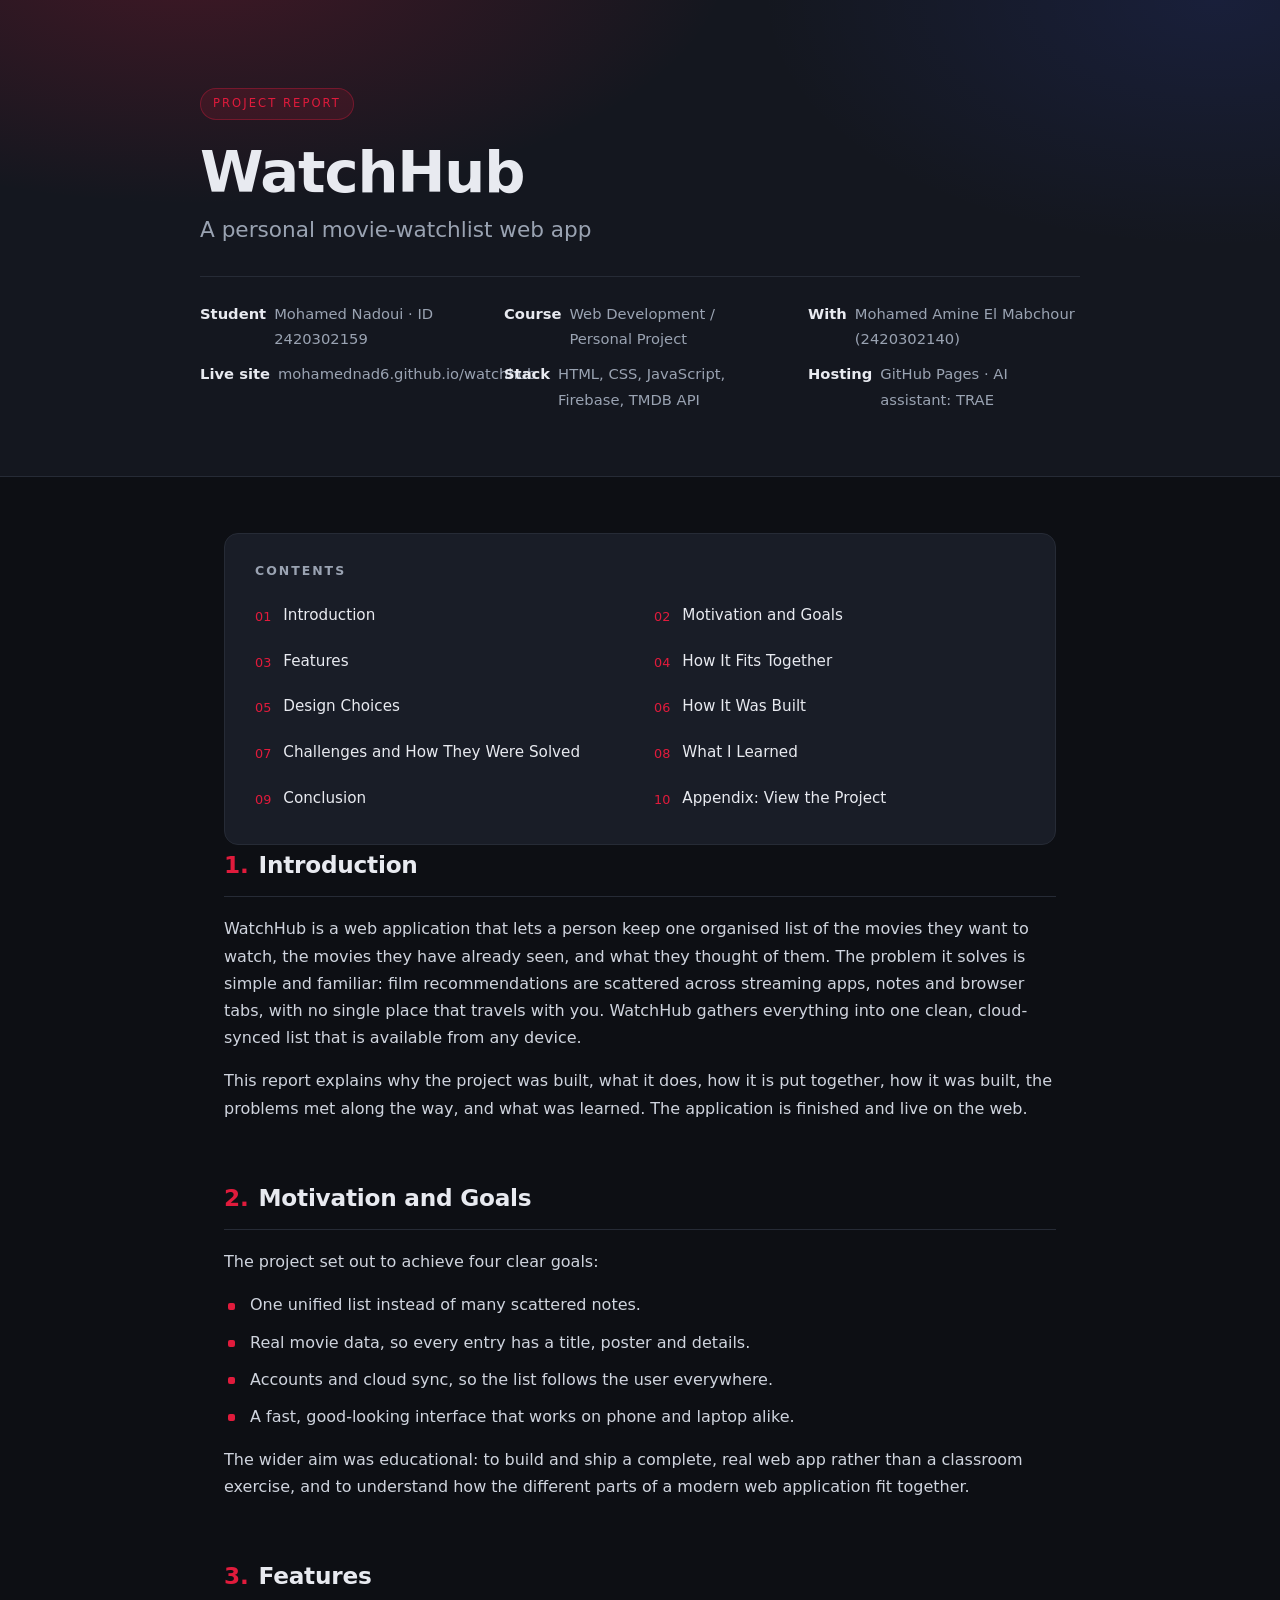
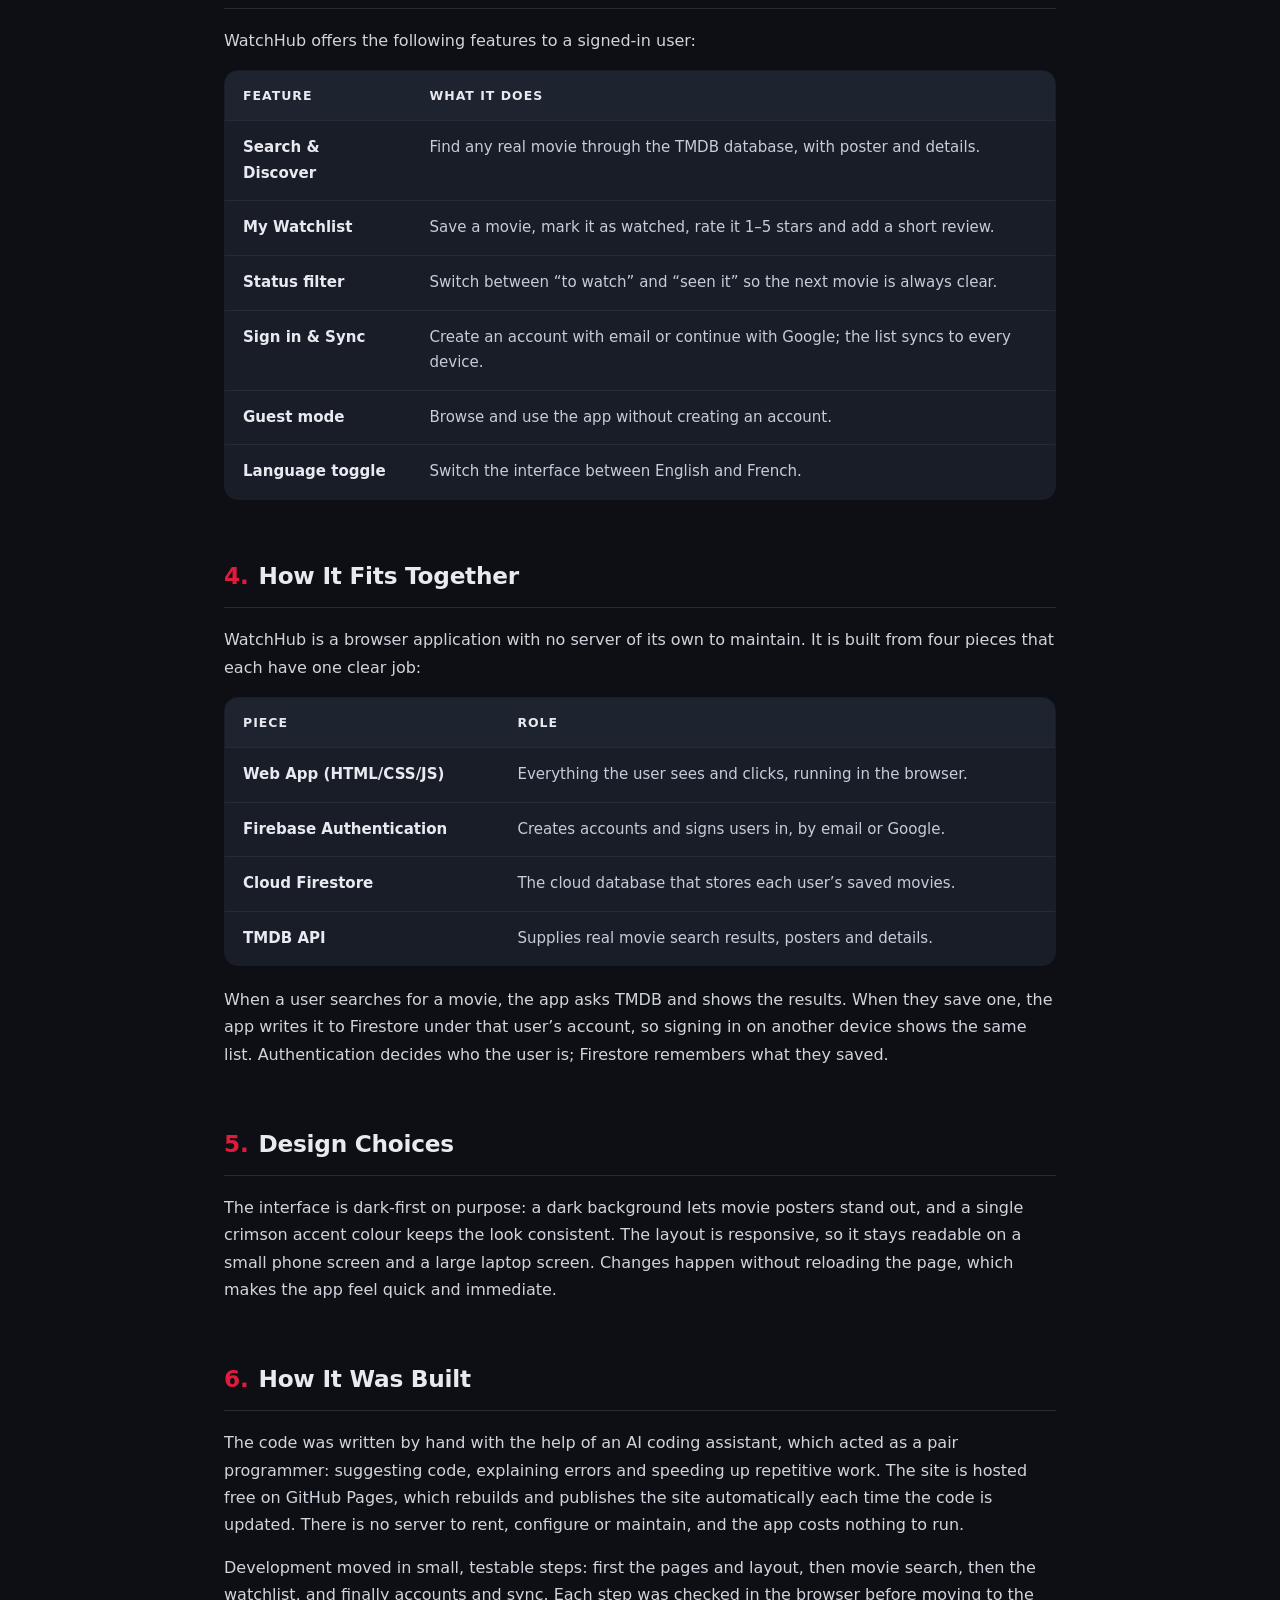
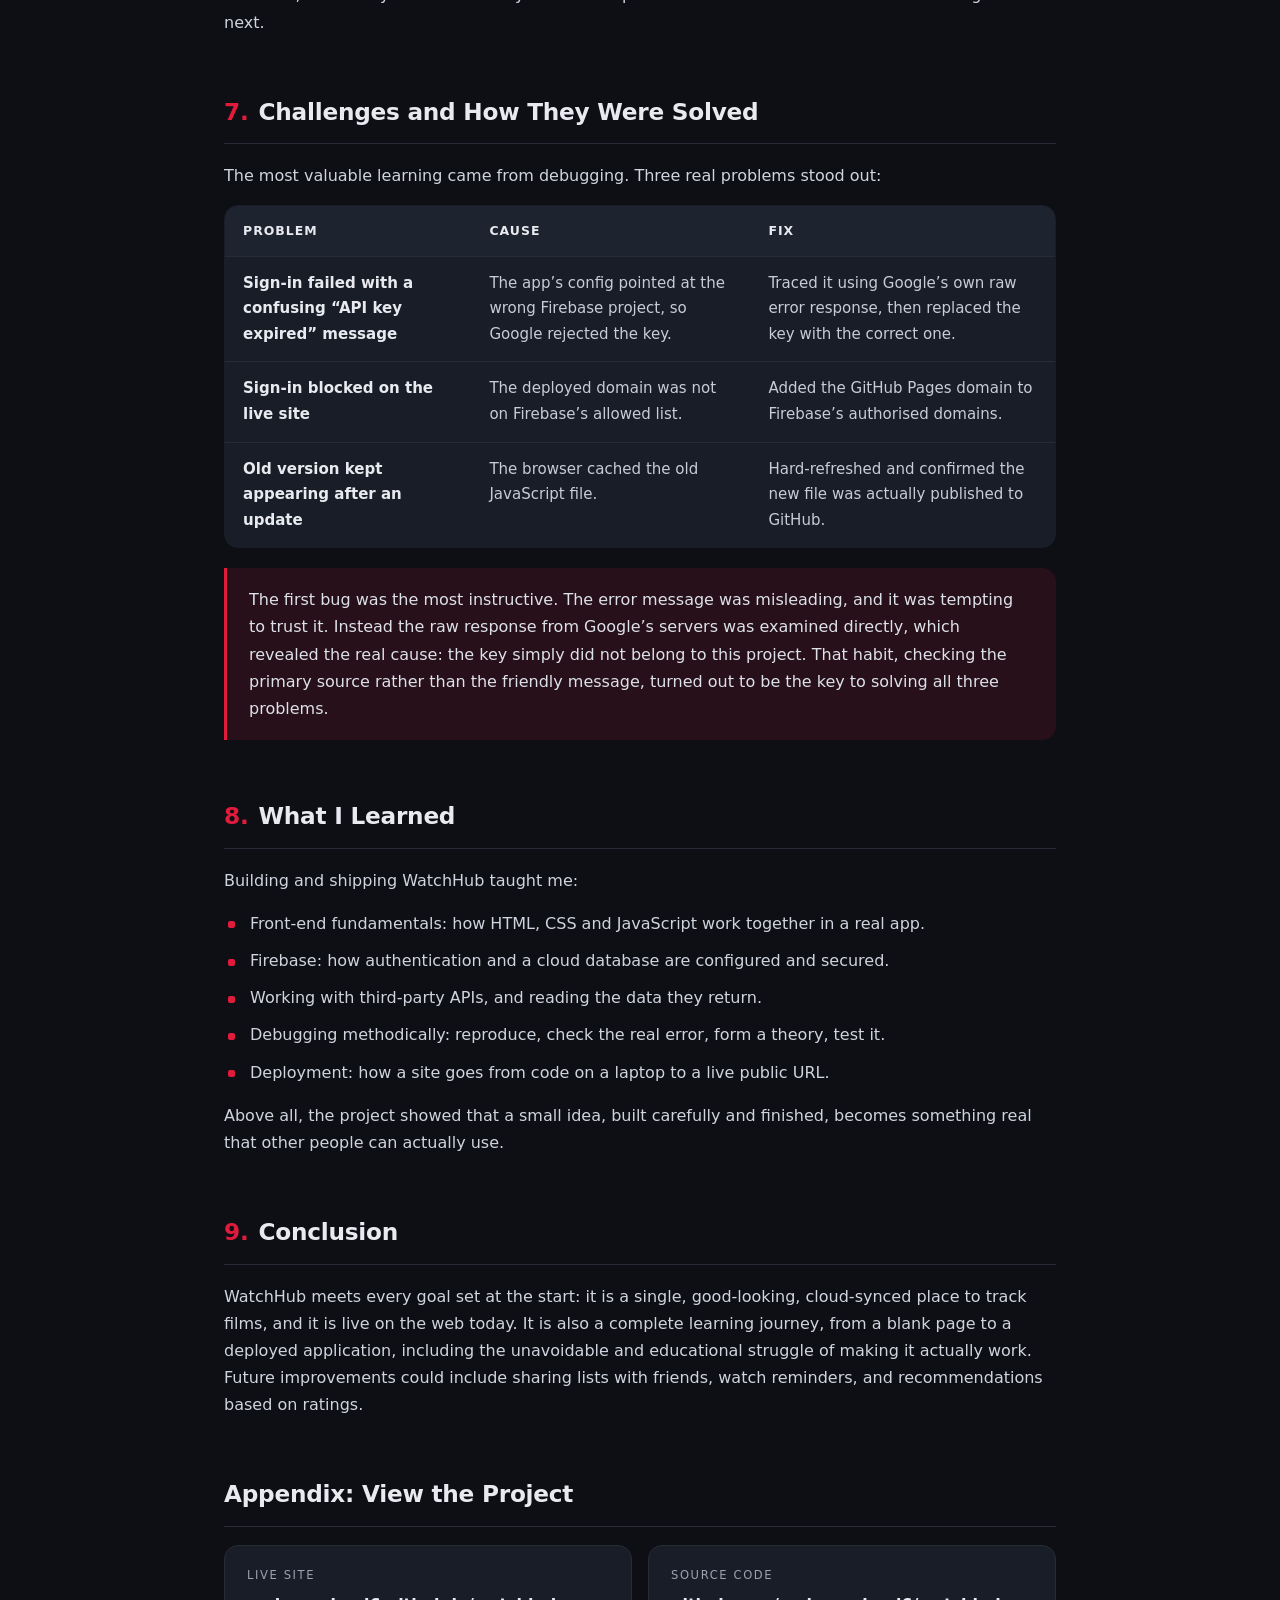
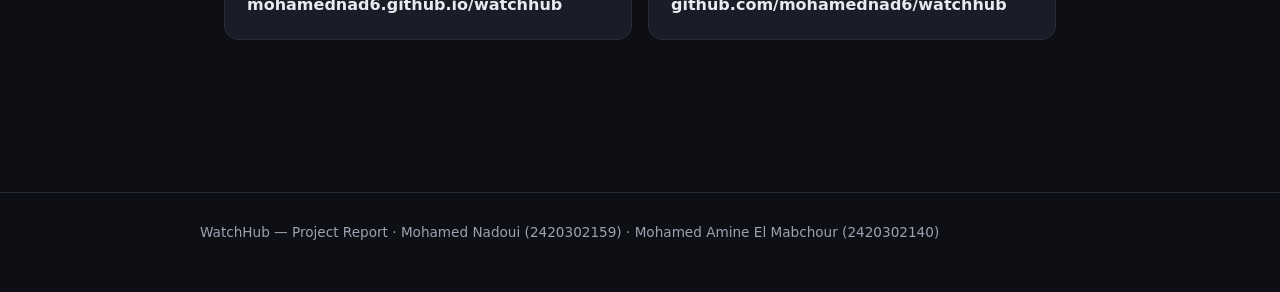
==== report.html @ ccc50cd9 "Add report.html" ====
<!DOCTYPE html>
<html lang="en">
<head>
<meta charset="UTF-8">
<meta name="viewport" content="width=device-width, initial-scale=1.0">
<title>WatchHub — Project Report</title>
<meta name="description" content="Project report for WatchHub, a cloud-synced personal movie watchlist web app built with HTML, CSS, JavaScript, Firebase and the TMDB API.">
<style>
  :root {
    --bg: #0d0f14;
    --bg-soft: #14171f;
    --card: #191d27;
    --line: #262b36;
    --text: #e8eaf0;
    --muted: #9aa3b2;
    --accent: #e01b3c;
    --accent-soft: rgba(224, 27, 60, 0.12);
    --radius: 14px;
    --max: 880px;
  }

  * { box-sizing: border-box; }

  html { scroll-behavior: smooth; }

  body {
    margin: 0;
    background: var(--bg);
    color: var(--text);
    font-family: "Segoe UI", system-ui, -apple-system, "Helvetica Neue", Arial, sans-serif;
    line-height: 1.7;
    -webkit-font-smoothing: antialiased;
  }

  a { color: var(--accent); text-decoration: none; }
  a:hover { text-decoration: underline; }

  /* ---------- hero ---------- */
  .hero {
    position: relative;
    padding: 88px 24px 64px;
    background:
      radial-gradient(900px 420px at 15% -10%, rgba(224, 27, 60, 0.22), transparent 60%),
      radial-gradient(700px 380px at 95% 0%, rgba(60, 90, 255, 0.12), transparent 65%),
      var(--bg-soft);
    border-bottom: 1px solid var(--line);
  }

  .wrap { max-width: var(--max); margin: 0 auto; }

  .eyebrow {
    display: inline-block;
    font-size: 0.72rem;
    letter-spacing: 0.18em;
    text-transform: uppercase;
    color: var(--accent);
    background: var(--accent-soft);
    border: 1px solid rgba(224, 27, 60, 0.35);
    padding: 5px 12px;
    border-radius: 999px;
    margin-bottom: 22px;
  }

  h1 {
    font-size: clamp(2.3rem, 6vw, 3.6rem);
    line-height: 1.08;
    margin: 0 0 8px;
    letter-spacing: -0.02em;
  }

  .subtitle {
    font-size: clamp(1.05rem, 2.4vw, 1.35rem);
    color: var(--muted);
    margin: 0 0 28px;
    font-weight: 400;
  }

  .meta {
    display: grid;
    grid-template-columns: repeat(auto-fit, minmax(260px, 1fr));
    gap: 10px 32px;
    font-size: 0.92rem;
    color: var(--muted);
    border-top: 1px solid var(--line);
    padding-top: 24px;
    margin: 0;
  }

  .meta div { display: flex; gap: 8px; }
  .meta strong { color: var(--text); font-weight: 600; white-space: nowrap; }

  /* ---------- layout ---------- */
  main { padding: 56px 24px 96px; }

  section { margin-bottom: 56px; scroll-margin-top: 24px; }

  h2 {
    font-size: 1.45rem;
    margin: 0 0 18px;
    padding-bottom: 12px;
    border-bottom: 1px solid var(--line);
    letter-spacing: -0.01em;
  }

  h2 .num {
    color: var(--accent);
    font-variant-numeric: tabular-nums;
    margin-right: 10px;
  }

  p { margin: 0 0 16px; color: #cfd4de; }

  /* ---------- toc ---------- */
  .toc {
    background: var(--card);
    border: 1px solid var(--line);
    border-radius: var(--radius);
    padding: 26px 30px;
  }

  .toc h2 {
    font-size: 0.78rem;
    letter-spacing: 0.16em;
    text-transform: uppercase;
    color: var(--muted);
    border: none;
    padding: 0;
    margin: 0 0 16px;
  }

  .toc ol {
    margin: 0;
    padding: 0;
    list-style: none;
    counter-reset: toc;
    display: grid;
    grid-template-columns: repeat(auto-fit, minmax(240px, 1fr));
    gap: 8px 28px;
  }

  .toc li { counter-increment: toc; }

  .toc a {
    color: var(--text);
    display: flex;
    gap: 12px;
    padding: 6px 0;
    font-size: 0.95rem;
  }

  .toc a::before {
    content: counter(toc, decimal-leading-zero);
    color: var(--accent);
    font-variant-numeric: tabular-nums;
    font-size: 0.8rem;
    padding-top: 3px;
  }

  .toc a:hover { color: var(--accent); text-decoration: none; }

  /* ---------- lists ---------- */
  ul.feature-list {
    list-style: none;
    padding: 0;
    margin: 0 0 16px;
  }

  ul.feature-list li {
    position: relative;
    padding-left: 26px;
    margin-bottom: 10px;
    color: #cfd4de;
  }

  ul.feature-list li::before {
    content: "";
    position: absolute;
    left: 4px;
    top: 0.72em;
    width: 7px;
    height: 7px;
    border-radius: 2px;
    background: var(--accent);
  }

  /* ---------- tables ---------- */
  .table-scroll { overflow-x: auto; margin: 0 0 20px; border-radius: var(--radius); }

  table {
    width: 100%;
    border-collapse: collapse;
    background: var(--card);
    border: 1px solid var(--line);
    border-radius: var(--radius);
    overflow: hidden;
    font-size: 0.94rem;
    min-width: 520px;
  }

  thead th {
    text-align: left;
    background: #1e2330;
    color: var(--text);
    font-weight: 600;
    font-size: 0.78rem;
    letter-spacing: 0.08em;
    text-transform: uppercase;
    padding: 14px 18px;
    border-bottom: 1px solid var(--line);
    white-space: nowrap;
  }

  tbody td {
    padding: 14px 18px;
    border-bottom: 1px solid var(--line);
    color: #c6ccd8;
    vertical-align: top;
  }

  tbody tr:last-child td { border-bottom: none; }
  tbody tr:hover td { background: rgba(255, 255, 255, 0.02); }

  tbody td:first-child { color: var(--text); font-weight: 600; }

  /* ---------- callout ---------- */
  .callout {
    border-left: 3px solid var(--accent);
    background: var(--accent-soft);
    padding: 18px 22px;
    border-radius: 0 var(--radius) var(--radius) 0;
    margin: 0 0 20px;
  }

  .callout p { margin: 0; color: #dde1e9; }

  /* ---------- appendix ---------- */
  .links {
    display: grid;
    grid-template-columns: repeat(auto-fit, minmax(280px, 1fr));
    gap: 16px;
  }

  .link-card {
    display: block;
    background: var(--card);
    border: 1px solid var(--line);
    border-radius: var(--radius);
    padding: 20px 22px;
    transition: border-color 0.2s ease, transform 0.2s ease;
  }

  .link-card:hover {
    border-color: rgba(224, 27, 60, 0.55);
    transform: translateY(-2px);
    text-decoration: none;
  }

  .link-card span {
    display: block;
    font-size: 0.72rem;
    letter-spacing: 0.14em;
    text-transform: uppercase;
    color: var(--muted);
    margin-bottom: 6px;
  }

  .link-card strong { color: var(--text); font-weight: 600; word-break: break-all; }

  footer {
    border-top: 1px solid var(--line);
    padding: 28px 24px 48px;
    color: var(--muted);
    font-size: 0.85rem;
  }

  @media (max-width: 600px) {
    .hero { padding: 64px 20px 48px; }
    main { padding: 40px 20px 72px; }
    .toc { padding: 22px; }
  }

  @media print {
    body { background: #fff; color: #111; }
    .hero { background: #fff; border-bottom: 2px solid #111; }
    h1, h2, tbody td:first-child, .link-card strong { color: #111; }
    p, ul.feature-list li, tbody td { color: #222; }
    table, .toc, .link-card { background: #fff; border-color: #ccc; }
    thead th { background: #f2f2f2; color: #111; }
    a { color: #111; }
  }
</style>
</head>
<body>

<header class="hero">
  <div class="wrap">
    <span class="eyebrow">Project Report</span>
    <h1>WatchHub</h1>
    <p class="subtitle">A personal movie-watchlist web app</p>
    <div class="meta">
      <div><strong>Student</strong> Mohamed Nadoui · ID 2420302159</div>
      <div><strong>Course</strong> Web Development / Personal Project</div>
      <div><strong>With</strong> Mohamed Amine El Mabchour (2420302140)</div>
      <div><strong>Live site</strong> mohamednad6.github.io/watchhub</div>
      <div><strong>Stack</strong> HTML, CSS, JavaScript, Firebase, TMDB API</div>
      <div><strong>Hosting</strong> GitHub Pages · AI assistant: TRAE</div>
    </div>
  </div>
</header>

<main class="wrap">

  <nav class="toc" aria-label="Contents">
    <h2>Contents</h2>
    <ol>
      <li><a href="#s1">Introduction</a></li>
      <li><a href="#s2">Motivation and Goals</a></li>
      <li><a href="#s3">Features</a></li>
      <li><a href="#s4">How It Fits Together</a></li>
      <li><a href="#s5">Design Choices</a></li>
      <li><a href="#s6">How It Was Built</a></li>
      <li><a href="#s7">Challenges and How They Were Solved</a></li>
      <li><a href="#s8">What I Learned</a></li>
      <li><a href="#s9">Conclusion</a></li>
      <li><a href="#appendix">Appendix: View the Project</a></li>
    </ol>
  </nav>

  <section id="s1">
    <h2><span class="num">1.</span>Introduction</h2>
    <p>WatchHub is a web application that lets a person keep one organised list of the movies they want to watch, the movies they have already seen, and what they thought of them. The problem it solves is simple and familiar: film recommendations are scattered across streaming apps, notes and browser tabs, with no single place that travels with you. WatchHub gathers everything into one clean, cloud-synced list that is available from any device.</p>
    <p>This report explains why the project was built, what it does, how it is put together, how it was built, the problems met along the way, and what was learned. The application is finished and live on the web.</p>
  </section>

  <section id="s2">
    <h2><span class="num">2.</span>Motivation and Goals</h2>
    <p>The project set out to achieve four clear goals:</p>
    <ul class="feature-list">
      <li>One unified list instead of many scattered notes.</li>
      <li>Real movie data, so every entry has a title, poster and details.</li>
      <li>Accounts and cloud sync, so the list follows the user everywhere.</li>
      <li>A fast, good-looking interface that works on phone and laptop alike.</li>
    </ul>
    <p>The wider aim was educational: to build and ship a complete, real web app rather than a classroom exercise, and to understand how the different parts of a modern web application fit together.</p>
  </section>

  <section id="s3">
    <h2><span class="num">3.</span>Features</h2>
    <p>WatchHub offers the following features to a signed-in user:</p>
    <div class="table-scroll">
      <table>
        <thead>
          <tr><th>Feature</th><th>What it does</th></tr>
        </thead>
        <tbody>
          <tr><td>Search &amp; Discover</td><td>Find any real movie through the TMDB database, with poster and details.</td></tr>
          <tr><td>My Watchlist</td><td>Save a movie, mark it as watched, rate it 1–5 stars and add a short review.</td></tr>
          <tr><td>Status filter</td><td>Switch between “to watch” and “seen it” so the next movie is always clear.</td></tr>
          <tr><td>Sign in &amp; Sync</td><td>Create an account with email or continue with Google; the list syncs to every device.</td></tr>
          <tr><td>Guest mode</td><td>Browse and use the app without creating an account.</td></tr>
          <tr><td>Language toggle</td><td>Switch the interface between English and French.</td></tr>
        </tbody>
      </table>
    </div>
  </section>

  <section id="s4">
    <h2><span class="num">4.</span>How It Fits Together</h2>
    <p>WatchHub is a browser application with no server of its own to maintain. It is built from four pieces that each have one clear job:</p>
    <div class="table-scroll">
      <table>
        <thead>
          <tr><th>Piece</th><th>Role</th></tr>
        </thead>
        <tbody>
          <tr><td>Web App (HTML/CSS/JS)</td><td>Everything the user sees and clicks, running in the browser.</td></tr>
          <tr><td>Firebase Authentication</td><td>Creates accounts and signs users in, by email or Google.</td></tr>
          <tr><td>Cloud Firestore</td><td>The cloud database that stores each user’s saved movies.</td></tr>
          <tr><td>TMDB API</td><td>Supplies real movie search results, posters and details.</td></tr>
        </tbody>
      </table>
    </div>
    <p>When a user searches for a movie, the app asks TMDB and shows the results. When they save one, the app writes it to Firestore under that user’s account, so signing in on another device shows the same list. Authentication decides who the user is; Firestore remembers what they saved.</p>
  </section>

  <section id="s5">
    <h2><span class="num">5.</span>Design Choices</h2>
    <p>The interface is dark-first on purpose: a dark background lets movie posters stand out, and a single crimson accent colour keeps the look consistent. The layout is responsive, so it stays readable on a small phone screen and a large laptop screen. Changes happen without reloading the page, which makes the app feel quick and immediate.</p>
  </section>

  <section id="s6">
    <h2><span class="num">6.</span>How It Was Built</h2>
    <p>The code was written by hand with the help of an AI coding assistant, which acted as a pair programmer: suggesting code, explaining errors and speeding up repetitive work. The site is hosted free on GitHub Pages, which rebuilds and publishes the site automatically each time the code is updated. There is no server to rent, configure or maintain, and the app costs nothing to run.</p>
    <p>Development moved in small, testable steps: first the pages and layout, then movie search, then the watchlist, and finally accounts and sync. Each step was checked in the browser before moving to the next.</p>
  </section>

  <section id="s7">
    <h2><span class="num">7.</span>Challenges and How They Were Solved</h2>
    <p>The most valuable learning came from debugging. Three real problems stood out:</p>
    <div class="table-scroll">
      <table>
        <thead>
          <tr><th>Problem</th><th>Cause</th><th>Fix</th></tr>
        </thead>
        <tbody>
          <tr>
            <td>Sign-in failed with a confusing “API key expired” message</td>
            <td>The app’s config pointed at the wrong Firebase project, so Google rejected the key.</td>
            <td>Traced it using Google’s own raw error response, then replaced the key with the correct one.</td>
          </tr>
          <tr>
            <td>Sign-in blocked on the live site</td>
            <td>The deployed domain was not on Firebase’s allowed list.</td>
            <td>Added the GitHub Pages domain to Firebase’s authorised domains.</td>
          </tr>
          <tr>
            <td>Old version kept appearing after an update</td>
            <td>The browser cached the old JavaScript file.</td>
            <td>Hard-refreshed and confirmed the new file was actually published to GitHub.</td>
          </tr>
        </tbody>
      </table>
    </div>
    <div class="callout">
      <p>The first bug was the most instructive. The error message was misleading, and it was tempting to trust it. Instead the raw response from Google’s servers was examined directly, which revealed the real cause: the key simply did not belong to this project. That habit, checking the primary source rather than the friendly message, turned out to be the key to solving all three problems.</p>
    </div>
  </section>

  <section id="s8">
    <h2><span class="num">8.</span>What I Learned</h2>
    <p>Building and shipping WatchHub taught me:</p>
    <ul class="feature-list">
      <li>Front-end fundamentals: how HTML, CSS and JavaScript work together in a real app.</li>
      <li>Firebase: how authentication and a cloud database are configured and secured.</li>
      <li>Working with third-party APIs, and reading the data they return.</li>
      <li>Debugging methodically: reproduce, check the real error, form a theory, test it.</li>
      <li>Deployment: how a site goes from code on a laptop to a live public URL.</li>
    </ul>
    <p>Above all, the project showed that a small idea, built carefully and finished, becomes something real that other people can actually use.</p>
  </section>

  <section id="s9">
    <h2><span class="num">9.</span>Conclusion</h2>
    <p>WatchHub meets every goal set at the start: it is a single, good-looking, cloud-synced place to track films, and it is live on the web today. It is also a complete learning journey, from a blank page to a deployed application, including the unavoidable and educational struggle of making it actually work. Future improvements could include sharing lists with friends, watch reminders, and recommendations based on ratings.</p>
  </section>

  <section id="appendix">
    <h2>Appendix: View the Project</h2>
    <div class="links">
      <a class="link-card" href="https://mohamednad6.github.io/watchhub" target="_blank" rel="noopener">
        <span>Live site</span>
        <strong>mohamednad6.github.io/watchhub</strong>
      </a>
      <a class="link-card" href="https://github.com/mohamednad6/watchhub" target="_blank" rel="noopener">
        <span>Source code</span>
        <strong>github.com/mohamednad6/watchhub</strong>
      </a>
    </div>
  </section>

</main>

<footer>
  <div class="wrap">WatchHub — Project Report · Mohamed Nadoui (2420302159) · Mohamed Amine El Mabchour (2420302140)</div>
</footer>

</body>
</html>
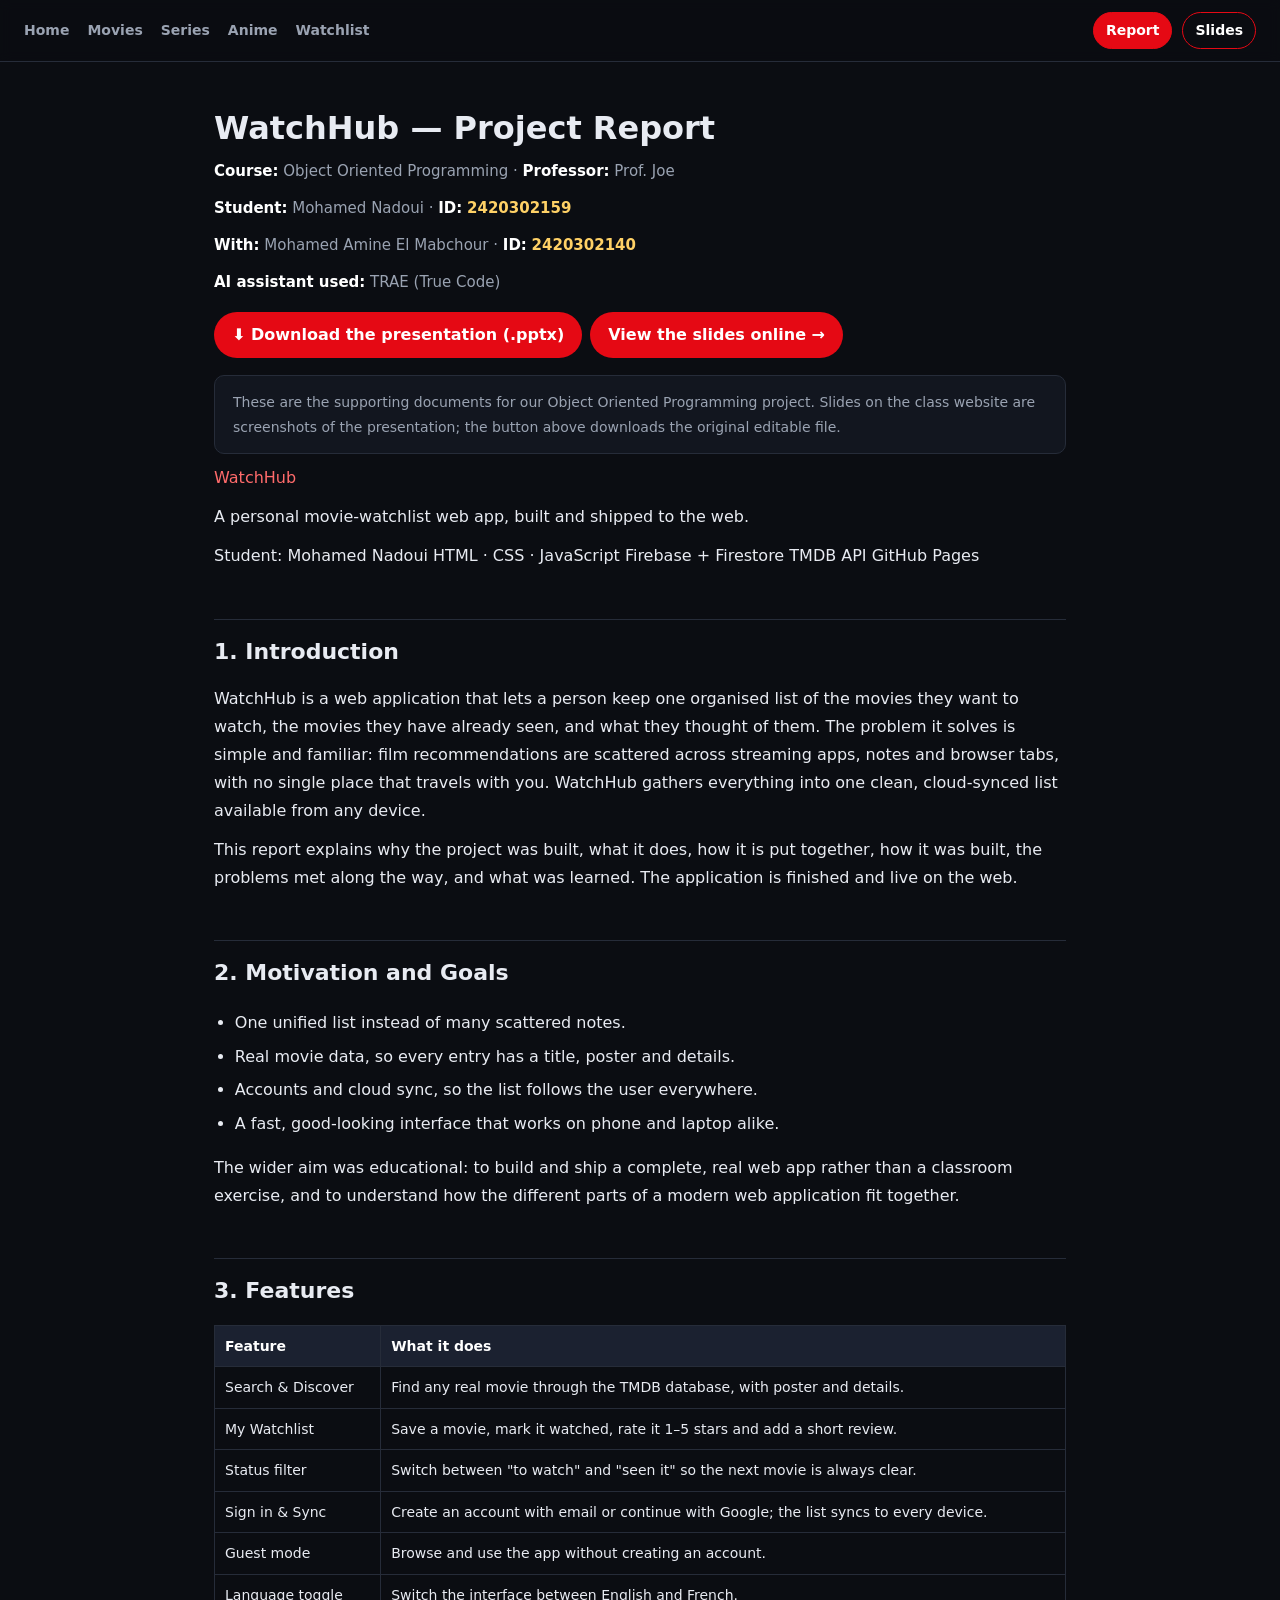
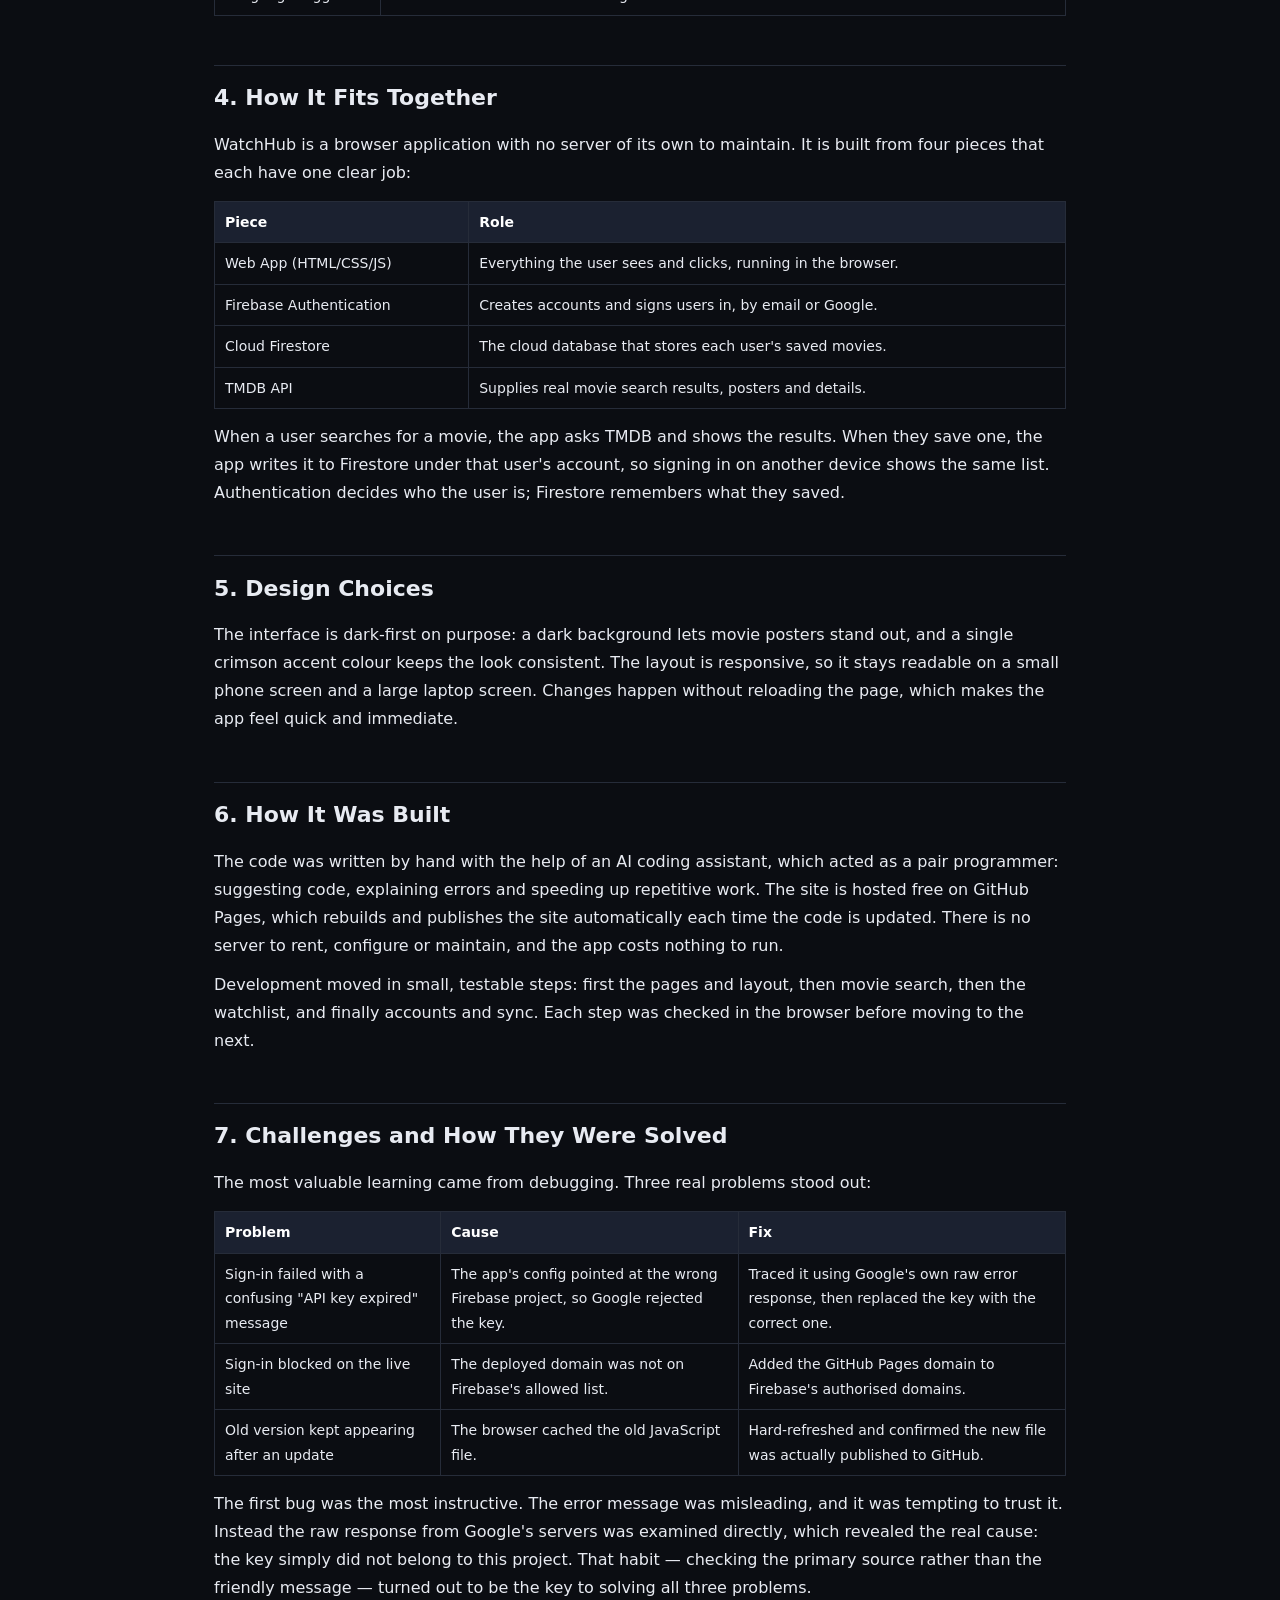
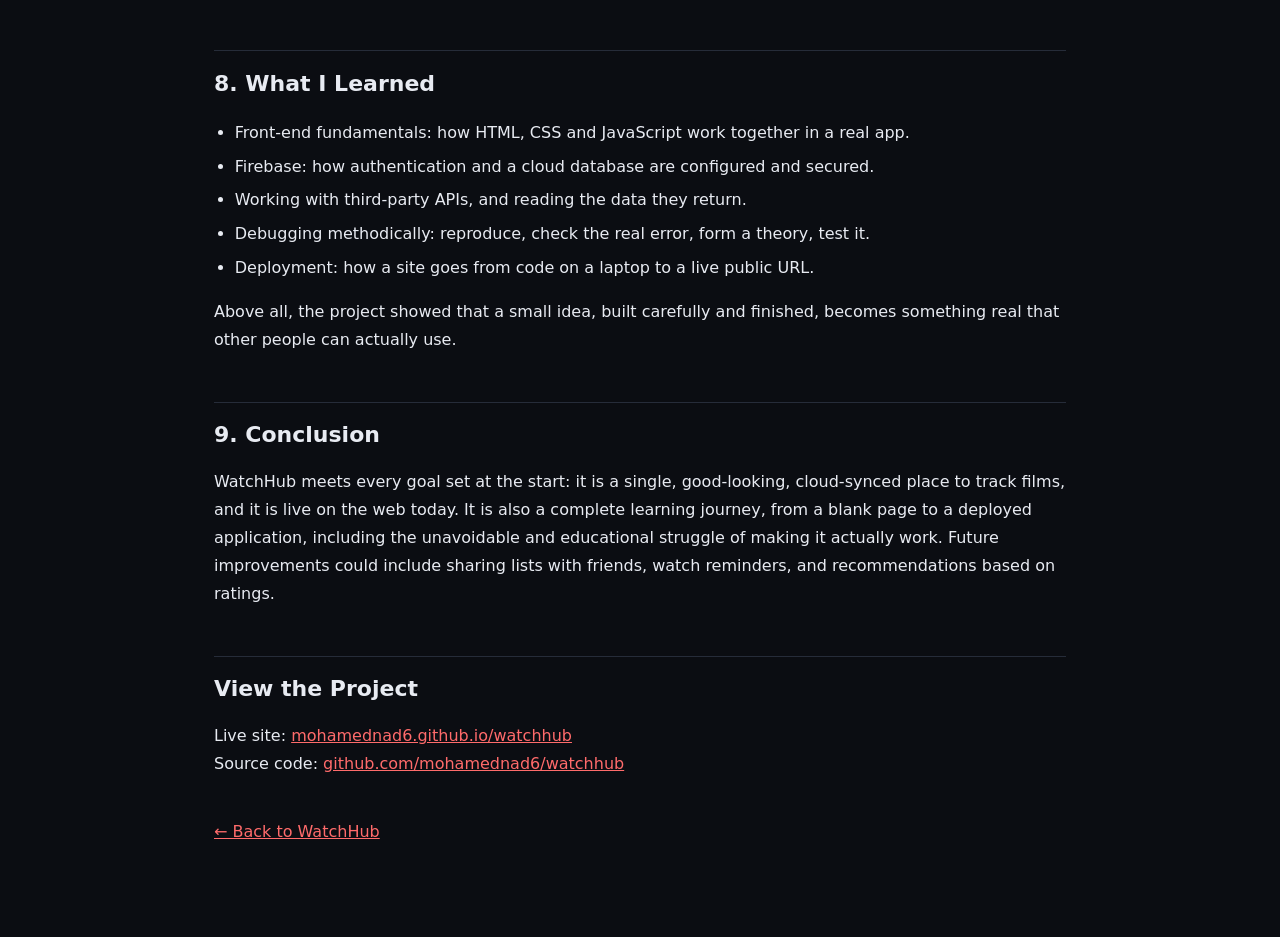
==== commit 4eafad3a: "Add files via upload" ====
--- a/report.html
+++ b/report.html
@@ -1,435 +1,94 @@
-<!DOCTYPE html>
-<html lang="en">
-<head>
-<meta charset="UTF-8">
-<meta name="viewport" content="width=device-width, initial-scale=1.0">
-<title>WatchHub — Project Report</title>
-<meta name="description" content="Project report for WatchHub, a cloud-synced personal movie watchlist web app built with HTML, CSS, JavaScript, Firebase and the TMDB API.">
-<style>
-  :root {
-    --bg: #0d0f14;
-    --bg-soft: #14171f;
-    --card: #191d27;
-    --line: #262b36;
-    --text: #e8eaf0;
-    --muted: #9aa3b2;
-    --accent: #e01b3c;
-    --accent-soft: rgba(224, 27, 60, 0.12);
-    --radius: 14px;
-    --max: 880px;
-  }
+<!DOCTYPE html><html lang="en"><head><meta charset="UTF-8"><meta name="viewport" content="width=device-width,initial-scale=1"><title>WatchHub — Project Report</title><link rel="icon" href="icon-192.png"><style>
+:root{--bg:#0b0d12;--card:#141821;--line:#262c39;--txt:#e8ebf2;--mut:#9aa3b2;--red:#e50914}
+*{box-sizing:border-box}body{margin:0;background:var(--bg);color:var(--txt);font-family:Inter,system-ui,Segoe UI,Arial,sans-serif;line-height:1.75}
+.wh-nav{position:sticky;top:0;z-index:10;display:flex;gap:18px;align-items:center;padding:12px 24px;background:rgba(11,13,18,.92);border-bottom:1px solid var(--line);backdrop-filter:blur(6px);flex-wrap:wrap}
+.wh-nav a{color:var(--mut);text-decoration:none;font-weight:600;font-size:14px}.wh-nav a:hover{color:#fff}.wh-nav a.on{color:#fff}
+.wh-nav-right{margin-left:auto;display:flex;gap:10px}.wh-nav-right a{border:1px solid var(--red);color:#fff;padding:5px 12px;border-radius:999px}.wh-nav-right a.on{background:var(--red)}
+.wrap{max-width:900px;margin:0 auto;padding:40px 24px 80px}
+h1{font-size:32px;line-height:1.25;margin:.2em 0}h2{font-size:22px;margin:2.2em 0 .6em;padding-top:.6em;border-top:1px solid var(--line)}h3{font-size:17px;margin:1.6em 0 .4em}
+p{margin:.7em 0}ul,ol{padding-left:1.3em}li{margin:.35em 0}strong{color:#fff}
+.meta{color:var(--mut);font-size:15px}.ids{color:#ffd166;font-weight:700}
+table{border-collapse:collapse;width:100%;margin:1em 0;font-size:14px}th,td{border:1px solid var(--line);padding:8px 10px;text-align:left;vertical-align:top}th{background:#1b2130;color:#fff}
+blockquote{margin:1em 0;padding:.6em 1em;border-left:3px solid var(--red);background:#12161f;color:var(--mut)}
+a{color:#ff6b6b}.btn{display:inline-block;background:var(--red);color:#fff!important;padding:9px 18px;border-radius:999px;text-decoration:none;font-weight:700;margin:6px 8px 6px 0}
+.note{background:#12161f;border:1px solid var(--line);border-radius:10px;padding:14px 18px;color:var(--mut);font-size:14px}
+</style></head><body>
+<nav class="wh-nav"><a href="index.html">Home</a><a href="movies.html">Movies</a><a href="series.html">Series</a><a href="anime.html">Anime</a><a href="watchlist.html">Watchlist</a><span class="wh-nav-right"><a href="report.html" class="on">Report</a><a href="slides.html">Slides</a></span></nav><main class="wrap"><h1>WatchHub — Project Report</h1>
+<p class="meta"><strong>Course:</strong> Object Oriented Programming  ·  <strong>Professor:</strong> Prof. Joe</p>
+<p class="meta"><strong>Student:</strong> Mohamed Nadoui  ·  <strong>ID:</strong> <span class="ids">2420302159</span></p>
+<p class="meta"><strong>With:</strong> Mohamed Amine El Mabchour  ·  <strong>ID:</strong> <span class="ids">2420302140</span></p>
+<p class="meta"><strong>AI assistant used:</strong> TRAE (True Code)</p><p><a class="btn" href="WatchHub_Slides.pptx" download>⬇ Download the presentation (.pptx)</a><a class="btn" href="slides.html">View the slides online &rarr;</a></p>
+<p class="note">These are the supporting documents for our Object Oriented Programming project. Slides on the class website are screenshots of the presentation; the button above downloads the original editable file.</p><a>Watch<span>Hub</span></a>
+    
+  
 
-  * { box-sizing: border-box; }
+  
+    
+      
+      <p>A personal movie-watchlist web app, built and shipped to the web.</p>
+      
+        <span>Student: Mohamed Nadoui</span>
+        <span>HTML · CSS · JavaScript</span>
+        <span>Firebase + Firestore</span>
+        <span>TMDB API</span>
+        <span>GitHub Pages</span>
+      
+    
 
-  html { scroll-behavior: smooth; }
+    <h2>1. Introduction</h2>
+    <p>WatchHub is a web application that lets a person keep one organised list of the movies they want to watch, the movies they have already seen, and what they thought of them. The problem it solves is simple and familiar: film recommendations are scattered across streaming apps, notes and browser tabs, with no single place that travels with you. WatchHub gathers everything into one clean, cloud-synced list available from any device.</p>
+    <p>This report explains why the project was built, what it does, how it is put together, how it was built, the problems met along the way, and what was learned. The application is finished and live on the web.</p>
 
-  body {
-    margin: 0;
-    background: var(--bg);
-    color: var(--text);
-    font-family: "Segoe UI", system-ui, -apple-system, "Helvetica Neue", Arial, sans-serif;
-    line-height: 1.7;
-    -webkit-font-smoothing: antialiased;
-  }
-
-  a { color: var(--accent); text-decoration: none; }
-  a:hover { text-decoration: underline; }
-
-  /* ---------- hero ---------- */
-  .hero {
-    position: relative;
-    padding: 88px 24px 64px;
-    background:
-      radial-gradient(900px 420px at 15% -10%, rgba(224, 27, 60, 0.22), transparent 60%),
-      radial-gradient(700px 380px at 95% 0%, rgba(60, 90, 255, 0.12), transparent 65%),
-      var(--bg-soft);
-    border-bottom: 1px solid var(--line);
-  }
-
-  .wrap { max-width: var(--max); margin: 0 auto; }
-
-  .eyebrow {
-    display: inline-block;
-    font-size: 0.72rem;
-    letter-spacing: 0.18em;
-    text-transform: uppercase;
-    color: var(--accent);
-    background: var(--accent-soft);
-    border: 1px solid rgba(224, 27, 60, 0.35);
-    padding: 5px 12px;
-    border-radius: 999px;
-    margin-bottom: 22px;
-  }
-
-  h1 {
-    font-size: clamp(2.3rem, 6vw, 3.6rem);
-    line-height: 1.08;
-    margin: 0 0 8px;
-    letter-spacing: -0.02em;
-  }
-
-  .subtitle {
-    font-size: clamp(1.05rem, 2.4vw, 1.35rem);
-    color: var(--muted);
-    margin: 0 0 28px;
-    font-weight: 400;
-  }
-
-  .meta {
-    display: grid;
-    grid-template-columns: repeat(auto-fit, minmax(260px, 1fr));
-    gap: 10px 32px;
-    font-size: 0.92rem;
-    color: var(--muted);
-    border-top: 1px solid var(--line);
-    padding-top: 24px;
-    margin: 0;
-  }
-
-  .meta div { display: flex; gap: 8px; }
-  .meta strong { color: var(--text); font-weight: 600; white-space: nowrap; }
-
-  /* ---------- layout ---------- */
-  main { padding: 56px 24px 96px; }
-
-  section { margin-bottom: 56px; scroll-margin-top: 24px; }
-
-  h2 {
-    font-size: 1.45rem;
-    margin: 0 0 18px;
-    padding-bottom: 12px;
-    border-bottom: 1px solid var(--line);
-    letter-spacing: -0.01em;
-  }
-
-  h2 .num {
-    color: var(--accent);
-    font-variant-numeric: tabular-nums;
-    margin-right: 10px;
-  }
-
-  p { margin: 0 0 16px; color: #cfd4de; }
-
-  /* ---------- toc ---------- */
-  .toc {
-    background: var(--card);
-    border: 1px solid var(--line);
-    border-radius: var(--radius);
-    padding: 26px 30px;
-  }
-
-  .toc h2 {
-    font-size: 0.78rem;
-    letter-spacing: 0.16em;
-    text-transform: uppercase;
-    color: var(--muted);
-    border: none;
-    padding: 0;
-    margin: 0 0 16px;
-  }
-
-  .toc ol {
-    margin: 0;
-    padding: 0;
-    list-style: none;
-    counter-reset: toc;
-    display: grid;
-    grid-template-columns: repeat(auto-fit, minmax(240px, 1fr));
-    gap: 8px 28px;
-  }
-
-  .toc li { counter-increment: toc; }
-
-  .toc a {
-    color: var(--text);
-    display: flex;
-    gap: 12px;
-    padding: 6px 0;
-    font-size: 0.95rem;
-  }
-
-  .toc a::before {
-    content: counter(toc, decimal-leading-zero);
-    color: var(--accent);
-    font-variant-numeric: tabular-nums;
-    font-size: 0.8rem;
-    padding-top: 3px;
-  }
-
-  .toc a:hover { color: var(--accent); text-decoration: none; }
-
-  /* ---------- lists ---------- */
-  ul.feature-list {
-    list-style: none;
-    padding: 0;
-    margin: 0 0 16px;
-  }
-
-  ul.feature-list li {
-    position: relative;
-    padding-left: 26px;
-    margin-bottom: 10px;
-    color: #cfd4de;
-  }
-
-  ul.feature-list li::before {
-    content: "";
-    position: absolute;
-    left: 4px;
-    top: 0.72em;
-    width: 7px;
-    height: 7px;
-    border-radius: 2px;
-    background: var(--accent);
-  }
-
-  /* ---------- tables ---------- */
-  .table-scroll { overflow-x: auto; margin: 0 0 20px; border-radius: var(--radius); }
-
-  table {
-    width: 100%;
-    border-collapse: collapse;
-    background: var(--card);
-    border: 1px solid var(--line);
-    border-radius: var(--radius);
-    overflow: hidden;
-    font-size: 0.94rem;
-    min-width: 520px;
-  }
-
-  thead th {
-    text-align: left;
-    background: #1e2330;
-    color: var(--text);
-    font-weight: 600;
-    font-size: 0.78rem;
-    letter-spacing: 0.08em;
-    text-transform: uppercase;
-    padding: 14px 18px;
-    border-bottom: 1px solid var(--line);
-    white-space: nowrap;
-  }
-
-  tbody td {
-    padding: 14px 18px;
-    border-bottom: 1px solid var(--line);
-    color: #c6ccd8;
-    vertical-align: top;
-  }
-
-  tbody tr:last-child td { border-bottom: none; }
-  tbody tr:hover td { background: rgba(255, 255, 255, 0.02); }
-
-  tbody td:first-child { color: var(--text); font-weight: 600; }
-
-  /* ---------- callout ---------- */
-  .callout {
-    border-left: 3px solid var(--accent);
-    background: var(--accent-soft);
-    padding: 18px 22px;
-    border-radius: 0 var(--radius) var(--radius) 0;
-    margin: 0 0 20px;
-  }
-
-  .callout p { margin: 0; color: #dde1e9; }
-
-  /* ---------- appendix ---------- */
-  .links {
-    display: grid;
-    grid-template-columns: repeat(auto-fit, minmax(280px, 1fr));
-    gap: 16px;
-  }
-
-  .link-card {
-    display: block;
-    background: var(--card);
-    border: 1px solid var(--line);
-    border-radius: var(--radius);
-    padding: 20px 22px;
-    transition: border-color 0.2s ease, transform 0.2s ease;
-  }
-
-  .link-card:hover {
-    border-color: rgba(224, 27, 60, 0.55);
-    transform: translateY(-2px);
-    text-decoration: none;
-  }
-
-  .link-card span {
-    display: block;
-    font-size: 0.72rem;
-    letter-spacing: 0.14em;
-    text-transform: uppercase;
-    color: var(--muted);
-    margin-bottom: 6px;
-  }
-
-  .link-card strong { color: var(--text); font-weight: 600; word-break: break-all; }
-
-  footer {
-    border-top: 1px solid var(--line);
-    padding: 28px 24px 48px;
-    color: var(--muted);
-    font-size: 0.85rem;
-  }
-
-  @media (max-width: 600px) {
-    .hero { padding: 64px 20px 48px; }
-    main { padding: 40px 20px 72px; }
-    .toc { padding: 22px; }
-  }
-
-  @media print {
-    body { background: #fff; color: #111; }
-    .hero { background: #fff; border-bottom: 2px solid #111; }
-    h1, h2, tbody td:first-child, .link-card strong { color: #111; }
-    p, ul.feature-list li, tbody td { color: #222; }
-    table, .toc, .link-card { background: #fff; border-color: #ccc; }
-    thead th { background: #f2f2f2; color: #111; }
-    a { color: #111; }
-  }
-</style>
-</head>
-<body>
-
-<header class="hero">
-  <div class="wrap">
-    <span class="eyebrow">Project Report</span>
-    <h1>WatchHub</h1>
-    <p class="subtitle">A personal movie-watchlist web app</p>
-    <div class="meta">
-      <div><strong>Student</strong> Mohamed Nadoui · ID 2420302159</div>
-      <div><strong>Course</strong> Web Development / Personal Project</div>
-      <div><strong>With</strong> Mohamed Amine El Mabchour (2420302140)</div>
-      <div><strong>Live site</strong> mohamednad6.github.io/watchhub</div>
-      <div><strong>Stack</strong> HTML, CSS, JavaScript, Firebase, TMDB API</div>
-      <div><strong>Hosting</strong> GitHub Pages · AI assistant: TRAE</div>
-    </div>
-  </div>
-</header>
-
-<main class="wrap">
-
-  <nav class="toc" aria-label="Contents">
-    <h2>Contents</h2>
-    <ol>
-      <li><a href="#s1">Introduction</a></li>
-      <li><a href="#s2">Motivation and Goals</a></li>
-      <li><a href="#s3">Features</a></li>
-      <li><a href="#s4">How It Fits Together</a></li>
-      <li><a href="#s5">Design Choices</a></li>
-      <li><a href="#s6">How It Was Built</a></li>
-      <li><a href="#s7">Challenges and How They Were Solved</a></li>
-      <li><a href="#s8">What I Learned</a></li>
-      <li><a href="#s9">Conclusion</a></li>
-      <li><a href="#appendix">Appendix: View the Project</a></li>
-    </ol>
-  </nav>
-
-  <section id="s1">
-    <h2><span class="num">1.</span>Introduction</h2>
-    <p>WatchHub is a web application that lets a person keep one organised list of the movies they want to watch, the movies they have already seen, and what they thought of them. The problem it solves is simple and familiar: film recommendations are scattered across streaming apps, notes and browser tabs, with no single place that travels with you. WatchHub gathers everything into one clean, cloud-synced list that is available from any device.</p>
-    <p>This report explains why the project was built, what it does, how it is put together, how it was built, the problems met along the way, and what was learned. The application is finished and live on the web.</p>
-  </section>
-
-  <section id="s2">
-    <h2><span class="num">2.</span>Motivation and Goals</h2>
-    <p>The project set out to achieve four clear goals:</p>
-    <ul class="feature-list">
+    <h2>2. Motivation and Goals</h2>
+    <ul>
       <li>One unified list instead of many scattered notes.</li>
       <li>Real movie data, so every entry has a title, poster and details.</li>
       <li>Accounts and cloud sync, so the list follows the user everywhere.</li>
       <li>A fast, good-looking interface that works on phone and laptop alike.</li>
     </ul>
     <p>The wider aim was educational: to build and ship a complete, real web app rather than a classroom exercise, and to understand how the different parts of a modern web application fit together.</p>
-  </section>
 
-  <section id="s3">
-    <h2><span class="num">3.</span>Features</h2>
-    <p>WatchHub offers the following features to a signed-in user:</p>
-    <div class="table-scroll">
-      <table>
-        <thead>
-          <tr><th>Feature</th><th>What it does</th></tr>
-        </thead>
-        <tbody>
-          <tr><td>Search &amp; Discover</td><td>Find any real movie through the TMDB database, with poster and details.</td></tr>
-          <tr><td>My Watchlist</td><td>Save a movie, mark it as watched, rate it 1–5 stars and add a short review.</td></tr>
-          <tr><td>Status filter</td><td>Switch between “to watch” and “seen it” so the next movie is always clear.</td></tr>
-          <tr><td>Sign in &amp; Sync</td><td>Create an account with email or continue with Google; the list syncs to every device.</td></tr>
-          <tr><td>Guest mode</td><td>Browse and use the app without creating an account.</td></tr>
-          <tr><td>Language toggle</td><td>Switch the interface between English and French.</td></tr>
-        </tbody>
-      </table>
-    </div>
-  </section>
+    <h2>3. Features</h2>
+    <table>
+      <tr><th>Feature</th><th>What it does</th></tr>
+      <tr><td>Search &amp; Discover</td><td>Find any real movie through the TMDB database, with poster and details.</td></tr>
+      <tr><td>My Watchlist</td><td>Save a movie, mark it watched, rate it 1–5 stars and add a short review.</td></tr>
+      <tr><td>Status filter</td><td>Switch between "to watch" and "seen it" so the next movie is always clear.</td></tr>
+      <tr><td>Sign in &amp; Sync</td><td>Create an account with email or continue with Google; the list syncs to every device.</td></tr>
+      <tr><td>Guest mode</td><td>Browse and use the app without creating an account.</td></tr>
+      <tr><td>Language toggle</td><td>Switch the interface between English and French.</td></tr>
+    </table>
 
-  <section id="s4">
-    <h2><span class="num">4.</span>How It Fits Together</h2>
+    <h2>4. How It Fits Together</h2>
     <p>WatchHub is a browser application with no server of its own to maintain. It is built from four pieces that each have one clear job:</p>
-    <div class="table-scroll">
-      <table>
-        <thead>
-          <tr><th>Piece</th><th>Role</th></tr>
-        </thead>
-        <tbody>
-          <tr><td>Web App (HTML/CSS/JS)</td><td>Everything the user sees and clicks, running in the browser.</td></tr>
-          <tr><td>Firebase Authentication</td><td>Creates accounts and signs users in, by email or Google.</td></tr>
-          <tr><td>Cloud Firestore</td><td>The cloud database that stores each user’s saved movies.</td></tr>
-          <tr><td>TMDB API</td><td>Supplies real movie search results, posters and details.</td></tr>
-        </tbody>
-      </table>
-    </div>
-    <p>When a user searches for a movie, the app asks TMDB and shows the results. When they save one, the app writes it to Firestore under that user’s account, so signing in on another device shows the same list. Authentication decides who the user is; Firestore remembers what they saved.</p>
-  </section>
+    <table>
+      <tr><th>Piece</th><th>Role</th></tr>
+      <tr><td>Web App (HTML/CSS/JS)</td><td>Everything the user sees and clicks, running in the browser.</td></tr>
+      <tr><td>Firebase Authentication</td><td>Creates accounts and signs users in, by email or Google.</td></tr>
+      <tr><td>Cloud Firestore</td><td>The cloud database that stores each user's saved movies.</td></tr>
+      <tr><td>TMDB API</td><td>Supplies real movie search results, posters and details.</td></tr>
+    </table>
+    <p>When a user searches for a movie, the app asks TMDB and shows the results. When they save one, the app writes it to Firestore under that user's account, so signing in on another device shows the same list. Authentication decides who the user is; Firestore remembers what they saved.</p>
 
-  <section id="s5">
-    <h2><span class="num">5.</span>Design Choices</h2>
+    <h2>5. Design Choices</h2>
     <p>The interface is dark-first on purpose: a dark background lets movie posters stand out, and a single crimson accent colour keeps the look consistent. The layout is responsive, so it stays readable on a small phone screen and a large laptop screen. Changes happen without reloading the page, which makes the app feel quick and immediate.</p>
-  </section>
 
-  <section id="s6">
-    <h2><span class="num">6.</span>How It Was Built</h2>
+    <h2>6. How It Was Built</h2>
     <p>The code was written by hand with the help of an AI coding assistant, which acted as a pair programmer: suggesting code, explaining errors and speeding up repetitive work. The site is hosted free on GitHub Pages, which rebuilds and publishes the site automatically each time the code is updated. There is no server to rent, configure or maintain, and the app costs nothing to run.</p>
     <p>Development moved in small, testable steps: first the pages and layout, then movie search, then the watchlist, and finally accounts and sync. Each step was checked in the browser before moving to the next.</p>
-  </section>
 
-  <section id="s7">
-    <h2><span class="num">7.</span>Challenges and How They Were Solved</h2>
+    <h2>7. Challenges and How They Were Solved</h2>
     <p>The most valuable learning came from debugging. Three real problems stood out:</p>
-    <div class="table-scroll">
-      <table>
-        <thead>
-          <tr><th>Problem</th><th>Cause</th><th>Fix</th></tr>
-        </thead>
-        <tbody>
-          <tr>
-            <td>Sign-in failed with a confusing “API key expired” message</td>
-            <td>The app’s config pointed at the wrong Firebase project, so Google rejected the key.</td>
-            <td>Traced it using Google’s own raw error response, then replaced the key with the correct one.</td>
-          </tr>
-          <tr>
-            <td>Sign-in blocked on the live site</td>
-            <td>The deployed domain was not on Firebase’s allowed list.</td>
-            <td>Added the GitHub Pages domain to Firebase’s authorised domains.</td>
-          </tr>
-          <tr>
-            <td>Old version kept appearing after an update</td>
-            <td>The browser cached the old JavaScript file.</td>
-            <td>Hard-refreshed and confirmed the new file was actually published to GitHub.</td>
-          </tr>
-        </tbody>
-      </table>
-    </div>
-    <div class="callout">
-      <p>The first bug was the most instructive. The error message was misleading, and it was tempting to trust it. Instead the raw response from Google’s servers was examined directly, which revealed the real cause: the key simply did not belong to this project. That habit, checking the primary source rather than the friendly message, turned out to be the key to solving all three problems.</p>
-    </div>
-  </section>
+    <table>
+      <tr><th>Problem</th><th>Cause</th><th>Fix</th></tr>
+      <tr><td>Sign-in failed with a confusing "API key expired" message</td><td>The app's config pointed at the wrong Firebase project, so Google rejected the key.</td><td>Traced it using Google's own raw error response, then replaced the key with the correct one.</td></tr>
+      <tr><td>Sign-in blocked on the live site</td><td>The deployed domain was not on Firebase's allowed list.</td><td>Added the GitHub Pages domain to Firebase's authorised domains.</td></tr>
+      <tr><td>Old version kept appearing after an update</td><td>The browser cached the old JavaScript file.</td><td>Hard-refreshed and confirmed the new file was actually published to GitHub.</td></tr>
+    </table>
+    The first bug was the most instructive. The error message was misleading, and it was tempting to trust it. Instead the raw response from Google's servers was examined directly, which revealed the real cause: the key simply did not belong to this project. That habit — checking the primary source rather than the friendly message — turned out to be the key to solving all three problems.
 
-  <section id="s8">
-    <h2><span class="num">8.</span>What I Learned</h2>
-    <p>Building and shipping WatchHub taught me:</p>
-    <ul class="feature-list">
+    <h2>8. What I Learned</h2>
+    <ul>
       <li>Front-end fundamentals: how HTML, CSS and JavaScript work together in a real app.</li>
       <li>Firebase: how authentication and a cloud database are configured and secured.</li>
       <li>Working with third-party APIs, and reading the data they return.</li>
@@ -437,32 +96,11 @@
       <li>Deployment: how a site goes from code on a laptop to a live public URL.</li>
     </ul>
     <p>Above all, the project showed that a small idea, built carefully and finished, becomes something real that other people can actually use.</p>
-  </section>
 
-  <section id="s9">
-    <h2><span class="num">9.</span>Conclusion</h2>
+    <h2>9. Conclusion</h2>
     <p>WatchHub meets every goal set at the start: it is a single, good-looking, cloud-synced place to track films, and it is live on the web today. It is also a complete learning journey, from a blank page to a deployed application, including the unavoidable and educational struggle of making it actually work. Future improvements could include sharing lists with friends, watch reminders, and recommendations based on ratings.</p>
-  </section>
 
-  <section id="appendix">
-    <h2>Appendix: View the Project</h2>
-    <div class="links">
-      <a class="link-card" href="https://mohamednad6.github.io/watchhub" target="_blank" rel="noopener">
-        <span>Live site</span>
-        <strong>mohamednad6.github.io/watchhub</strong>
-      </a>
-      <a class="link-card" href="https://github.com/mohamednad6/watchhub" target="_blank" rel="noopener">
-        <span>Source code</span>
-        <strong>github.com/mohamednad6/watchhub</strong>
-      </a>
-    </div>
-  </section>
-
-</main>
-
-<footer>
-  <div class="wrap">WatchHub — Project Report · Mohamed Nadoui (2420302159) · Mohamed Amine El Mabchour (2420302140)</div>
-</footer>
-
-</body>
-</html>
+    <h2>View the Project</h2>
+    <p>Live site: <a href="https://mohamednad6.github.io/watchhub/" target="_blank" rel="noopener">mohamednad6.github.io/watchhub</a><br>
+    Source code: <a href="https://github.com/mohamednad6/watchhub" target="_blank" rel="noopener">github.com/mohamednad6/watchhub</a></p>
+<p style="margin-top:40px"><a href="index.html">&larr; Back to WatchHub</a></p></main></body></html>
